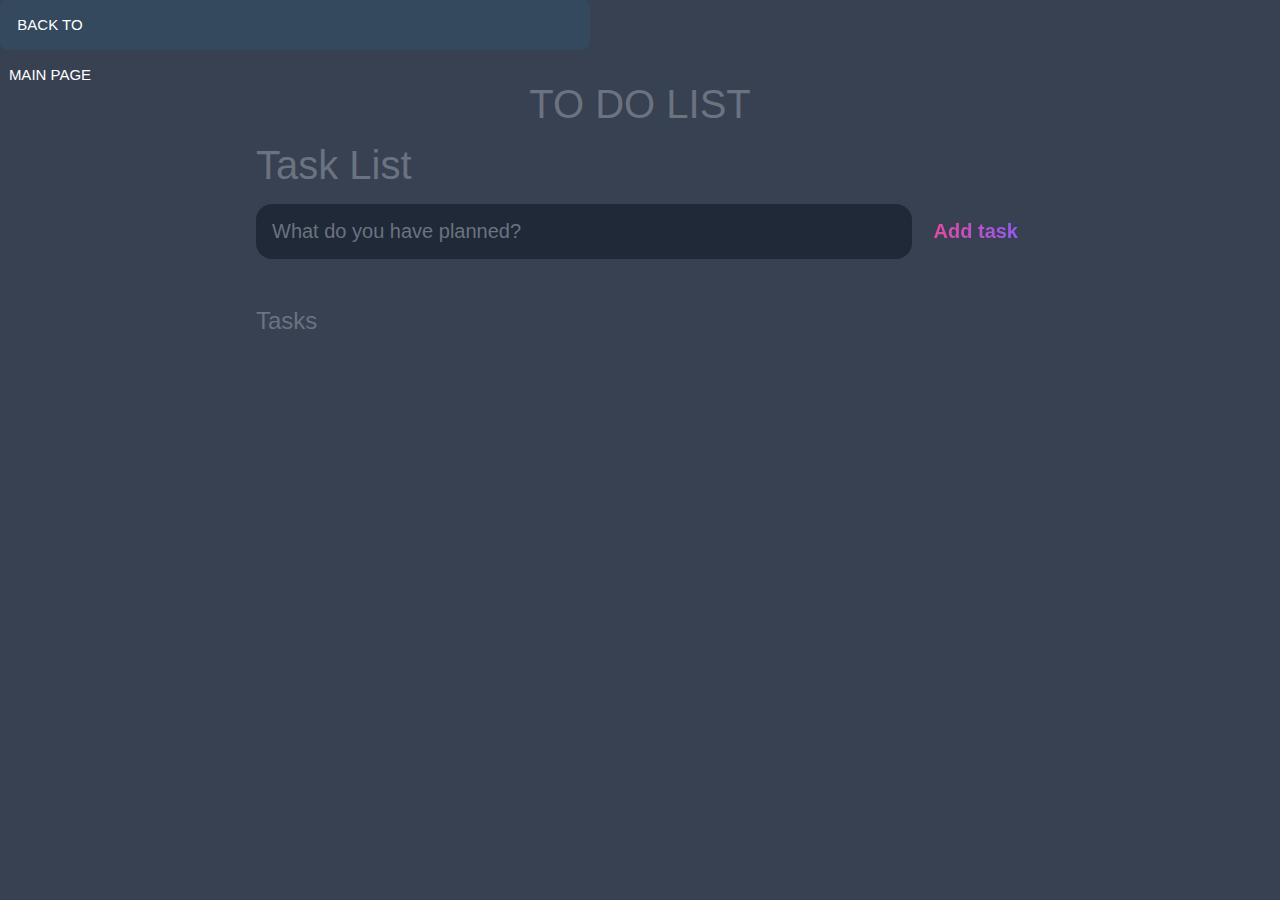
==== to do list alx project/dorang/portfolio/to do/index.html @ f2134979 "new" ====
<!DOCTYPE html>
<html lang="en">
<head>
	<meta charset="UTF-8">
	<meta http-equiv="X-UA-Compatible" content="IE=edge">
	<meta name="viewport" content="width=device-width, initial-scale=1.0">
	<title>Task List 2021</title>

	<link rel="stylesheet" href="main.css" >
	<link rel="stylesheet" href="style.css">
</head>
<body>
	<div id="top" >
		<nav id="top">
			<a href="dorang\public_html.index.html"> back to main page </a>
		</nav>
	</div>
	<header>
		<h1 style="text-align:center;">TO DO LIST </h1>
		<h1>Task List</h1>
		<form id="new-task-form">
			<input 
				type="text" 
				name="new-task-input" 
				id="new-task-input" 
				placeholder="What do you have planned?" />
			<input 
				type="submit"
				id="new-task-submit" 
				value="Add task" />
		</form>
	</header>
	<main>
		<section class="task-list">
			<h2>Tasks</h2>

			<div id="tasks">

				<!-- <div class="task">
					<div class="content">
						<input 
							type="text" 
							class="text" 
							value="A new task"
							readonly>
					</div>
					<div class="actions">
						<button class="edit">Edit</button>
						<button class="delete">Delete</button>
					</div>
				</div> -->

			</div>
		</section>
	</main>

	<script src="main.js"></script>
</body>
</html>
---- to do list alx project/dorang/portfolio/to do/main.css ----
:root {
	--dark: #374151;
	--darker: #1F2937;
	--darkest: #111827;
	--grey: #6B7280;
	--pink: #EC4899;
	--purple: #8B5CF6;
	--light: #EEE;
}

* {
	margin: 0;
	box-sizing: border-box;
	font-family: "Fira sans", sans-serif;
}

body {
	display: flex;
	flex-direction: column;
	min-height: 100vh;
	color: #FFF;
	background-color: var(--dark);
}

header {
	padding: 2rem 1rem;
	max-width: 800px;
	width: 100%;
	margin: 0 auto;
}

header h1{ 
	font-size: 2.5rem;
	font-weight: 300;
	color: var(--grey);
	margin-bottom: 1rem;
}

#new-task-form {
	display: flex;;
}

input, button {
	appearance: none;
	border: none;
	outline: none;
	background: none;
}

#new-task-input {
	flex: 1 1 0%;
	background-color: var(--darker);
	padding: 1rem;
	border-radius: 1rem;
	margin-right: 1rem;
	color: var(--light);
	font-size: 1.25rem;
}

#new-task-input::placeholder {
	color: var(--grey);
}

#new-task-submit {
	color: var(--pink);
	font-size: 1.25rem;
	font-weight: 700;
	background-image: linear-gradient(to right, var(--pink), var(--purple));
	-webkit-background-clip :text;
	-webkit-text-fill-color: transparent;
	cursor: pointer;
	transition: 0.4s;
}

#new-task-submit:hover {
	opacity: 0.8;
}

#new-task-submit:active {
	opacity: 0.6;
}

main {
	flex: 1 1 0%;
	max-width: 800px;
	width: 100%;
	margin: 0 auto;
}

.task-list {
	padding: 1rem;
}

.task-list h2 {
	font-size: 1.5rem;
	font-weight: 300;
	color: var(--grey);
	margin-bottom: 1rem;
}

#tasks .task {
	display: flex;
	justify-content: space-between;
	background-color: var(--darkest);
	padding: 1rem;
	border-radius: 1rem;
	margin-bottom: 1rem;
}

.task .content {
	flex: 1 1 0%;
}

.task .content .text {
	color: var(--light);
	font-size: 1.125rem;
	width: 100%;
	display: block;
	transition: 0.4s;
}

.task .content .text:not(:read-only) {
	color: var(--pink);
}

.task .actions {
	display: flex;
	margin: 0 -0.5rem;
}

.task .actions button {
	cursor: pointer;
	margin: 0 0.5rem;
	font-size: 1.125rem;
	font-weight: 700;
	text-transform: uppercase;
	transition: 0.4s;
}

.task .actions button:hover {
	opacity: 0.8;
}

.task .actions button:active {
	opacity: 0.6;
}

.task .actions .edit {
	background-image: linear-gradient(to right, var(--pink), var(--purple));
	-webkit-background-clip: text;
	-webkit-text-fill-color: transparent;
	-we
}

.task .actions .delete {
	color: ;
}
---- to do list alx project/dorang/portfolio/to do/style.css ----
#top {
     nav{
        margin 27px auto 0;
    
        position :relative;
        width: 590px;
        height: 50px;
        background-color: #34495e;
        border-radius: 8px;
        font-size:0;
        }
    nav a {
        line-height: 50px;
        height: 100%;
        font-size: 15px;
        display: inline-block;
        position: relative;
        z-index: 1;
        text-decoration: none;
        text-transform: uppercase;
        text-align: center;
        color: white;
        cursor: pointer;
        }
        nav .animation {
        position:absolute;
        height: 100%;
        top:0;
        z-index: 0;
        transition: all .5s ease 0s;
        border-radius: 8px;
        }
        a:nth-child(1){
        width: 100px;
        }
        a:nth-child(2){
        width: 110px;
        }
        a:nth-child(3){
        width: 110px;
        }
        a:nth-child(4){
        width: 160px;
        }
        a:nth-child(5){
        width: 120px;
        }
        nav .start-home, a:nth-child(1):hover~.animation{
        width: 100px;
        left: 0;
        background-color: #1abc9c;
        }
        nav .start-home, a:nth-child(2):hover~.animation{
        width: 100px;
        left: 100px;
        background-color: #e74c3c;
        }
        nav .start-home, a:nth-child(3):hover~.animation{
        width: 100px;
        left: 210px;
        background-color: #3498db;
        }
        nav .start-home, a:nth-child(4):hover~.animation{
        width: 160px;
        left: 310px;
        background-color: #9659b6;
        }
        nav .start-home, a:nth-child(5):hover~.animation{
        width: 120px;
        left: 470px;
        background-color: #e67e22;
        }
        body{
        font-size: 12px;
        font-family: sans-serif;
        background: #2c3e50;
        }
        span{
        color: #2BD6B4;
        }
    }
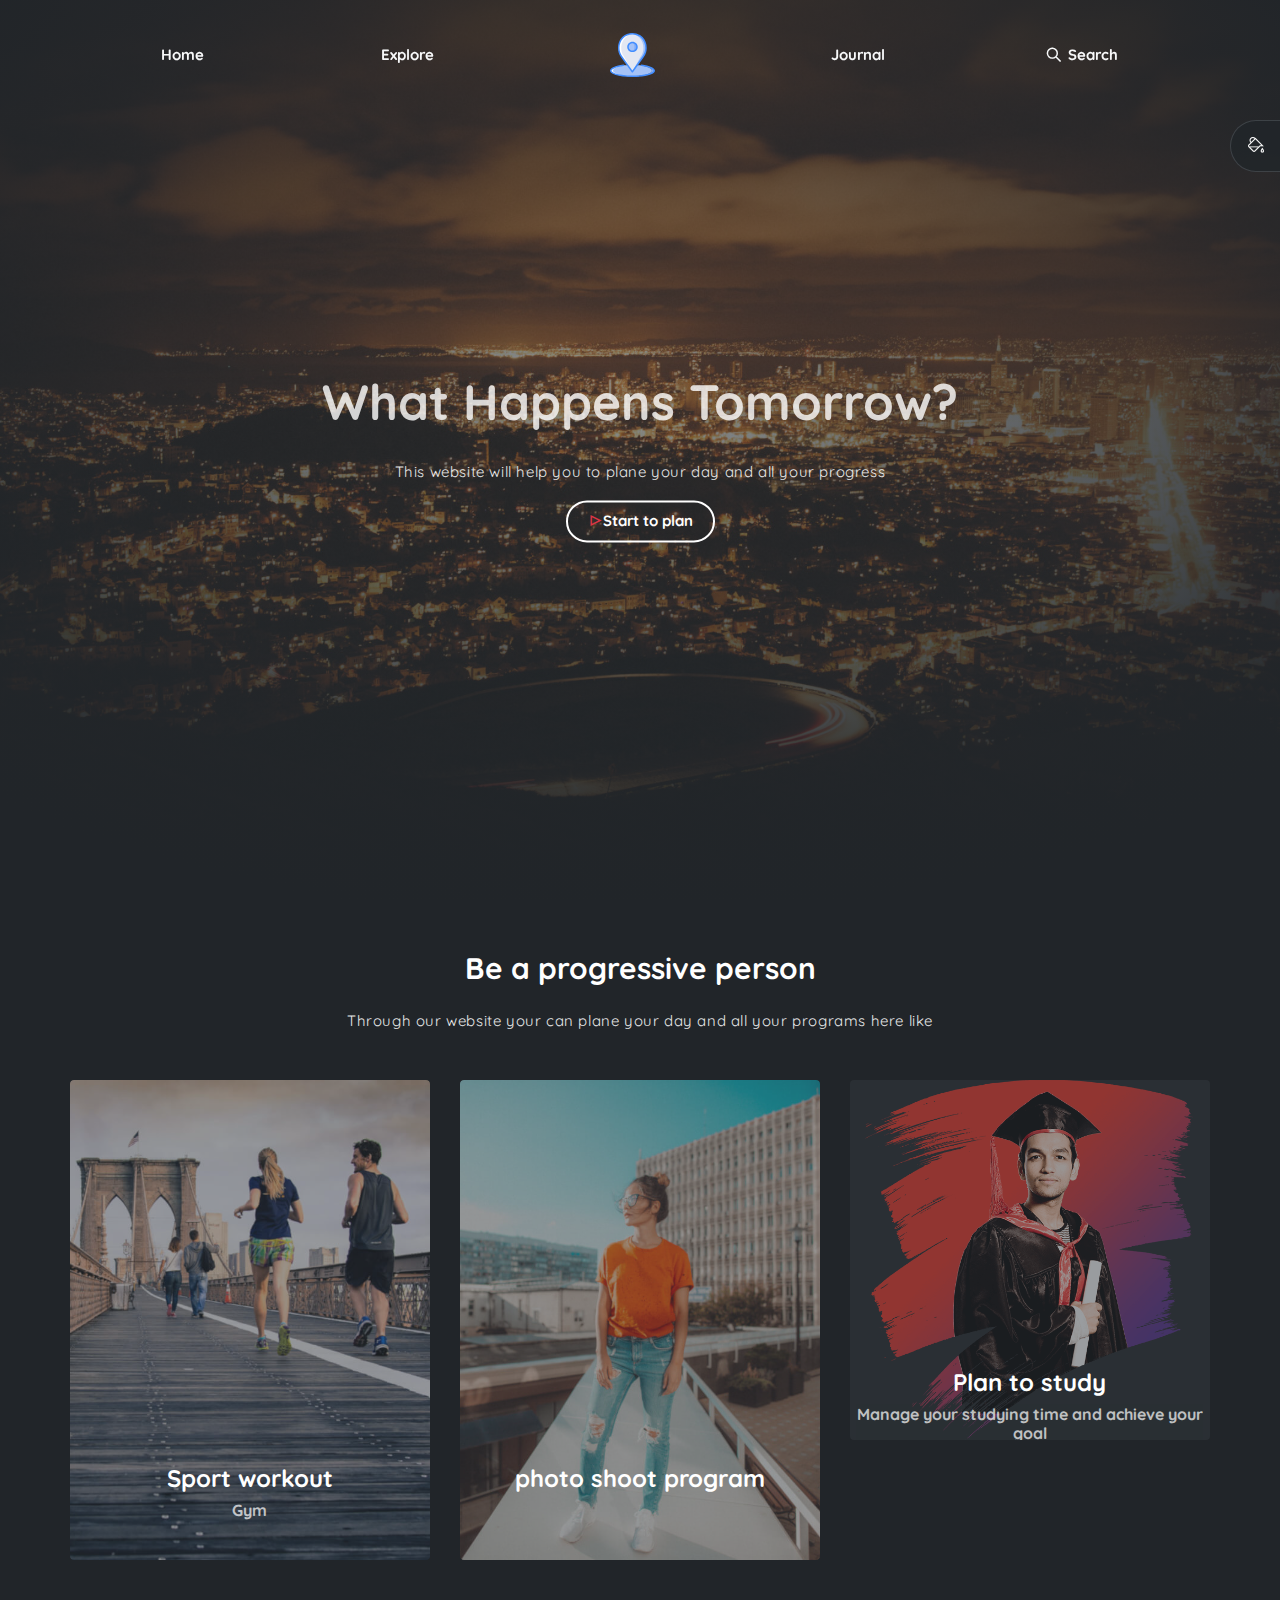
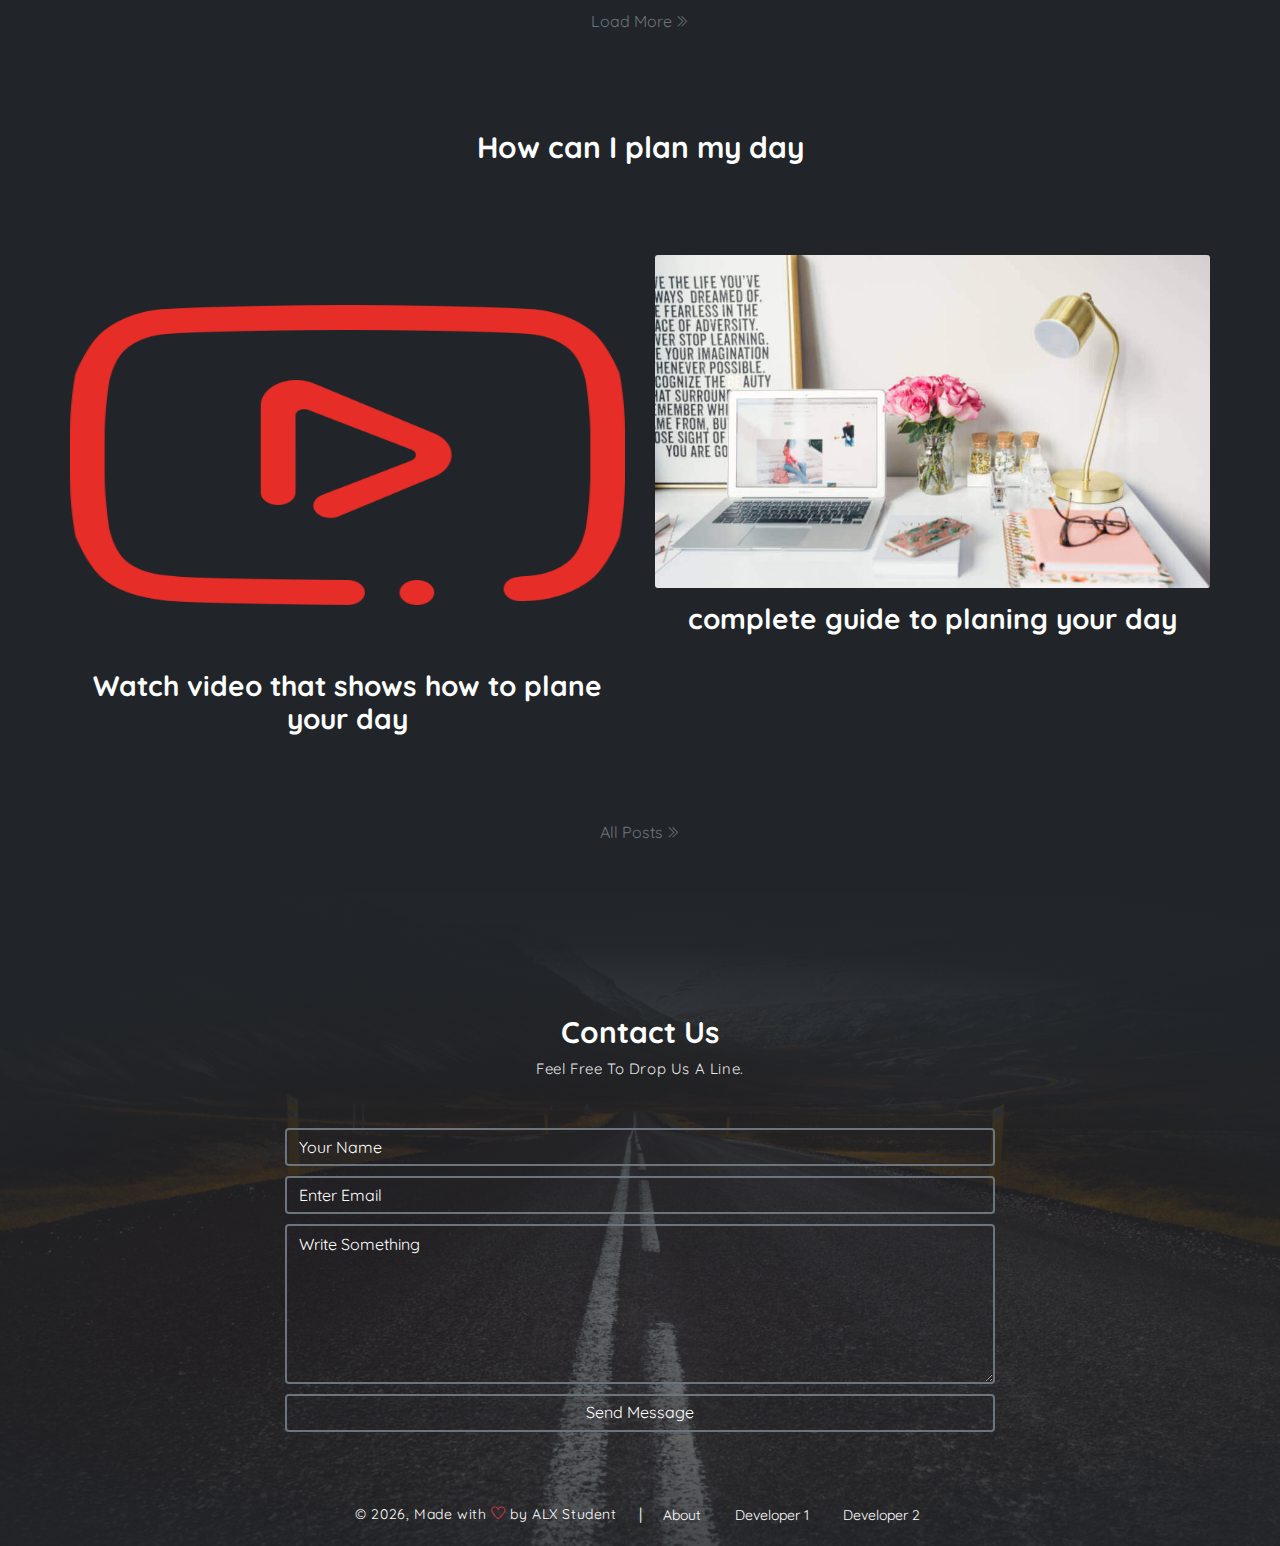
==== commit c52f132f: "latest" ====
--- a/to do list alx project/dorang/portfolio/to do/index.html
+++ b/to do list alx project/dorang/portfolio/to do/index.html
@@ -1,59 +1,188 @@
 <!DOCTYPE html>
 <html lang="en">
 <head>
-	<meta charset="UTF-8">
-	<meta http-equiv="X-UA-Compatible" content="IE=edge">
-	<meta name="viewport" content="width=device-width, initial-scale=1.0">
-	<title>Task List 2021</title>
+	<meta charset="utf-8">
+    <meta name="viewport" content="width=device-width, initial-scale=1, shrink-to-fit=no">
+    <meta name="description" content="Start your development with Dorang landing page.">
+    <meta name="author" content="Devcrud">
+    <title>To to list|ALX project</title>
+    <!-- font icons -->
+    <link rel="stylesheet" href="assets/vendors/themify-icons/css/themify-icons.css">
 
-	<link rel="stylesheet" href="main.css" >
-	<link rel="stylesheet" href="style.css">
+    <!-- Bootstrap + Dorang main styles -->
+	<link rel="stylesheet" href="assets/css/dorang.css">
+
 </head>
-<body>
-	<div id="top" >
-		<nav id="top">
-			<a href="dorang\public_html.index.html"> back to main page </a>
-		</nav>
-	</div>
-	<header>
-		<h1 style="text-align:center;">TO DO LIST </h1>
-		<h1>Task List</h1>
-		<form id="new-task-form">
-			<input 
-				type="text" 
-				name="new-task-input" 
-				id="new-task-input" 
-				placeholder="What do you have planned?" />
-			<input 
-				type="submit"
-				id="new-task-submit" 
-				value="Add task" />
-		</form>
-	</header>
-	<main>
-		<section class="task-list">
-			<h2>Tasks</h2>
+<body data-spy="scroll" data-target=".navbar" data-offset="40" id="home" class="dark-theme">
+    
+    <!-- page navbar -->
+    <nav class="page-navbar" data-spy="affix" data-offset-top="10">
+        <ul class="nav-navbar container">
+            <li class="nav-item"><a href="#" class="nav-link">Home</a></li>
+            <li class="nav-item"><a href="#" class="nav-link">Explore</a></li>
+            <li class="nav-item"><a href="#" class="nav-link"><img src="assets/imgs/placeholder.svg" alt="Download free bootstrap 4 landing page, free boootstrap 4 templates, Download free bootstrap 4.1 landing page, free boootstrap 4.1.1 templates, weber Landing page"></a></li>
+            <li class="nav-item"><a href="#" class="nav-link">Journal</a></li>
+            <li class="nav-item search">
+                <a href="javascript:void(0)" class="nav-link search-toggle"><i class="ti-search"></i> Search</a>
+                <div class="search-wrapper">
+                    <form>
+                        <input type="search" class="form-control" name="" placeholder="hit enter to search">
+                    </form>
+                </div>
+            </li>
+        </ul>
+    </nav><!-- end of page navbar -->
 
-			<div id="tasks">
+    <div class="theme-selector">
+        <a href="javascript:void(0)" class="spinner">
+            <i class="ti-paint-bucket"></i>
+        </a>
+        <div class="body">
+            <a href="javascript:void(0)" class="light"></a>
+            <a href="javascript:void(0)" class="dark"></a>
+        </div>
+    </div>  
 
-				<!-- <div class="task">
-					<div class="content">
-						<input 
-							type="text" 
-							class="text" 
-							value="A new task"
-							readonly>
-					</div>
-					<div class="actions">
-						<button class="edit">Edit</button>
-						<button class="delete">Delete</button>
-					</div>
-				</div> -->
+    <!-- page header -->
+    <header class="header">
+        <div class="overlay"></div>
+        <div class="header-content">
+            <h1 class="header-title">What Happens Tomorrow?</h1>
+            <p class="header-subtitle"><p>This website will help you to plane your day and all your progress  </p>
 
-			</div>
-		</section>
-	</main>
+            <a href="in.html"><button class="btn btn-theme-color modal-toggle"><i class="ti-control-play text-danger"></i>Start to plan</button></a>
 
-	<script src="main.js"></script>
+        </div>
+    </header><!-- end of page header -->
+
+    <!-- modal -->
+    <div class="modalBox">
+        <div class="modalBox-body">
+            <iframe width="100%" height="450px" class="border-0" 
+            src="todo.html">
+            </iframe>
+        </div>          
+    </div><!-- end of modal -->
+
+    <!-- page container -->
+    <div class="container page-container">
+        <div class="col-md-10 col-lg-8 m-auto">
+            <h6 class="title mb-4">Be a progressive person </h6>
+            <p class="mb-5">Through our website your can plane your day and all your programs here like </p>
+        </div>  
+
+        <!-- row -->
+        <div class="row mb-4">
+            <div class="col-md-4">
+                <a href="javascript:void(0)" class="overlay-img">
+                    <img src="assets/imgs/img-1.jpg" alt="Download free bootstrap 4 landing page, free boootstrap 4 templates, Download free bootstrap 4.1 landing page, free boootstrap 4.1.1 templates, weber Landing page">  
+                    <div class="overlay"></div> 
+                    <div class="des">
+                        <h1 class="title">Sport workout </h1>
+                        <h6 class="subtitle">Gym</p>
+                        <p></p>
+                    </div>          
+                </a>
+            </div>
+            <div class="col-md-4">
+                <a href="javascript:void(0)" class="overlay-img">
+                    <img src="assets/imgs/img-2.jpg" alt="Download free bootstrap 4 landing page, free boootstrap 4 templates, Download free bootstrap 4.1 landing page, free boootstrap 4.1.1 templates, weber Landing page">  
+                    <div class="overlay"></div> 
+                    <div class="des">
+                        <h1 class="title">photo shoot program</h1>
+                        <h6 class="subtitle"></p>
+                        <p></p>
+                    </div>          
+                </a>
+            </div>
+            <div class="col-md-4">
+                <a href="javascript:void(0)" class="overlay-img">
+                    <img src="assets/imgs/study.png" alt="Download free bootstrap 4 landing page, free boootstrap 4 templates, Download free bootstrap 4.1 landing page, free boootstrap 4.1.1 templates, weber Landing page">  
+                    <div class="overlay"></div> 
+                    <div class="des">
+                        <h1 class="title"> Plan to study </h1>
+                        <h6 class="subtitle">Manage your studying time and achieve your goal</p>
+                        <p></p>
+                    </div>          
+                </a>
+            </div>          
+        </div><!-- end of row -->
+
+        <a href="#">Load More <i class="ti-angle-double-right angle"></i></a>
+
+
+        <div class="col-md-10 col-lg-8 m-auto">
+            <h6 class="title mb-4 mt-5 pt-5">How can I plan my day</h6>
+            <p class="mb-5"></p>
+        </div>
+
+        <!-- row -->
+        <div class="row mb-5">
+            <div class="col-md-6">
+                <a href="javascript:void(0)" class="card">
+                   <a href="https://www.youtube.com/watch?v=SdJiiuPF7CI"><img src="assets/imgs/you.png" class="card-img" alt="your tube video that help you to plan your day " height="400px"></a> 
+                    <div class="card-body">
+                        <h6 class="card-subtitle"></h6>
+                        <h3 class="card-title">Watch video that shows how to plane your day</h3>
+                        <p></p>
+                    </div>                  
+                </a>
+            </div>  
+            <div class="col-md-6">
+                <a href="javascript:void(0)" class="card">
+                    <a href="https://blog.doist.com/how-to-plan-your-day/"> <img src="assets/imgs/blog-2.jpg" class="card-img" alt="Download free bootstrap 4 landing page, free boootstrap 4 templates, Download free bootstrap 4.1 landing page, free boootstrap 4.1.1 templates, weber Landing page"></a> 
+                    <div class="card-body">
+                        <h6 class="card-subtitle"></h6>
+                        <h3 class="card-title">complete guide to planing your day </h3>
+                        <p></p>
+                    </div>                  
+                </a>
+            </div>  
+        </div><!-- end of row -->
+
+        <a href="#">All Posts <i class="ti-angle-double-right angle"></i></a>
+
+    </div> <!-- end of page container -->
+
+    <!--footer & pre footer -->
+    <div class="contact-section">
+        <div class="overlay"></div>
+        <!-- container -->
+        <div class="container">
+            <div class="col-md-10 col-lg-8 m-auto">
+                <h6 class="title mb-2">Contact Us</h6>
+                <p class="mb-5">Feel Free To Drop Us A Line.</p>
+                <form action="" class="form-group">
+                    <input type="text" size="50" class="form-control" placeholder="Your Name" required>
+                    <input type="email" class="form-control" placeholder="Enter Email"requried>
+                    <textarea name="comment" id="comment" rows="6"   class="form-control" placeholder="Write Something"></textarea>
+                    <input type="submit" value="Send Message" class="form-control">
+                </form>
+            </div>
+
+            <!-- footer -->
+            <footer class="footer">
+                <p class="infos">&copy; <script>document.write(new Date().getFullYear())</script>, Made with <i class="ti-heart text-danger"></i> by <a href="http://www.devcrud.com">ALX Student</a></p>       
+                <span>|</span>  
+                <div class="links">
+                    <a href="https://github.com/jooon2994">About</a>
+                    <a href="https://github.com/jooon2994">Developer 1</a>
+                    <a href="#">Developer 2</a>
+                </div>
+            </footer><!-- end of footer -->
+
+        </div><!-- end of container -->
+    </div><!-- end of pre footer -->
+
+    <!-- core  -->
+    <script src="assets/vendors/jquery/jquery-3.4.1.js"></script>
+    <script src="assets/vendors/bootstrap/bootstrap.bundle.js"></script>
+
+    <!-- bootstrap affix -->
+    <script src="assets/vendors/bootstrap/bootstrap.affix.js"></script>
+
+    <!-- Dorang js -->
+    <script src="assets/js/dorang.js"></script>
+
 </body>
-</html>+</html>
--- a/to do list alx project/dorang/portfolio/to do/assets/vendors/themify-icons/css/themify-icons.css
+++ b/to do list alx project/dorang/portfolio/to do/assets/vendors/themify-icons/css/themify-icons.css
@@ -0,0 +1,1081 @@
+@font-face {
+	font-family: 'themify';
+	src:url("../fonts/themify.eot?-fvbane");
+	src:url("../fonts/themify.eot?#iefix-fvbane") format("embedded-opentype"),
+		url("../fonts/themify.woff?-fvbane") format("woff"),
+		url("../fonts/themify.ttf?-fvbane") format("truetype"),
+		url("../fonts/themify.svg?-fvbane#themify") format("svg");
+	font-weight: normal;
+	font-style: normal;
+}
+
+[class^="ti-"], [class*=" ti-"] {
+	font-family: 'themify';
+	speak: none;
+	font-style: normal;
+	font-weight: normal;
+	font-variant: normal;
+	text-transform: none;
+	line-height: 1;
+
+	/* Better Font Rendering =========== */
+	-webkit-font-smoothing: antialiased;
+	-moz-osx-font-smoothing: grayscale;
+}
+
+.ti-wand:before {
+	content: "\e600";
+}
+.ti-volume:before {
+	content: "\e601";
+}
+.ti-user:before {
+	content: "\e602";
+}
+.ti-unlock:before {
+	content: "\e603";
+}
+.ti-unlink:before {
+	content: "\e604";
+}
+.ti-trash:before {
+	content: "\e605";
+}
+.ti-thought:before {
+	content: "\e606";
+}
+.ti-target:before {
+	content: "\e607";
+}
+.ti-tag:before {
+	content: "\e608";
+}
+.ti-tablet:before {
+	content: "\e609";
+}
+.ti-star:before {
+	content: "\e60a";
+}
+.ti-spray:before {
+	content: "\e60b";
+}
+.ti-signal:before {
+	content: "\e60c";
+}
+.ti-shopping-cart:before {
+	content: "\e60d";
+}
+.ti-shopping-cart-full:before {
+	content: "\e60e";
+}
+.ti-settings:before {
+	content: "\e60f";
+}
+.ti-search:before {
+	content: "\e610";
+}
+.ti-zoom-in:before {
+	content: "\e611";
+}
+.ti-zoom-out:before {
+	content: "\e612";
+}
+.ti-cut:before {
+	content: "\e613";
+}
+.ti-ruler:before {
+	content: "\e614";
+}
+.ti-ruler-pencil:before {
+	content: "\e615";
+}
+.ti-ruler-alt:before {
+	content: "\e616";
+}
+.ti-bookmark:before {
+	content: "\e617";
+}
+.ti-bookmark-alt:before {
+	content: "\e618";
+}
+.ti-reload:before {
+	content: "\e619";
+}
+.ti-plus:before {
+	content: "\e61a";
+}
+.ti-pin:before {
+	content: "\e61b";
+}
+.ti-pencil:before {
+	content: "\e61c";
+}
+.ti-pencil-alt:before {
+	content: "\e61d";
+}
+.ti-paint-roller:before {
+	content: "\e61e";
+}
+.ti-paint-bucket:before {
+	content: "\e61f";
+}
+.ti-na:before {
+	content: "\e620";
+}
+.ti-mobile:before {
+	content: "\e621";
+}
+.ti-minus:before {
+	content: "\e622";
+}
+.ti-medall:before {
+	content: "\e623";
+}
+.ti-medall-alt:before {
+	content: "\e624";
+}
+.ti-marker:before {
+	content: "\e625";
+}
+.ti-marker-alt:before {
+	content: "\e626";
+}
+.ti-arrow-up:before {
+	content: "\e627";
+}
+.ti-arrow-right:before {
+	content: "\e628";
+}
+.ti-arrow-left:before {
+	content: "\e629";
+}
+.ti-arrow-down:before {
+	content: "\e62a";
+}
+.ti-lock:before {
+	content: "\e62b";
+}
+.ti-location-arrow:before {
+	content: "\e62c";
+}
+.ti-link:before {
+	content: "\e62d";
+}
+.ti-layout:before {
+	content: "\e62e";
+}
+.ti-layers:before {
+	content: "\e62f";
+}
+.ti-layers-alt:before {
+	content: "\e630";
+}
+.ti-key:before {
+	content: "\e631";
+}
+.ti-import:before {
+	content: "\e632";
+}
+.ti-image:before {
+	content: "\e633";
+}
+.ti-heart:before {
+	content: "\e634";
+}
+.ti-heart-broken:before {
+	content: "\e635";
+}
+.ti-hand-stop:before {
+	content: "\e636";
+}
+.ti-hand-open:before {
+	content: "\e637";
+}
+.ti-hand-drag:before {
+	content: "\e638";
+}
+.ti-folder:before {
+	content: "\e639";
+}
+.ti-flag:before {
+	content: "\e63a";
+}
+.ti-flag-alt:before {
+	content: "\e63b";
+}
+.ti-flag-alt-2:before {
+	content: "\e63c";
+}
+.ti-eye:before {
+	content: "\e63d";
+}
+.ti-export:before {
+	content: "\e63e";
+}
+.ti-exchange-vertical:before {
+	content: "\e63f";
+}
+.ti-desktop:before {
+	content: "\e640";
+}
+.ti-cup:before {
+	content: "\e641";
+}
+.ti-crown:before {
+	content: "\e642";
+}
+.ti-comments:before {
+	content: "\e643";
+}
+.ti-comment:before {
+	content: "\e644";
+}
+.ti-comment-alt:before {
+	content: "\e645";
+}
+.ti-close:before {
+	content: "\e646";
+}
+.ti-clip:before {
+	content: "\e647";
+}
+.ti-angle-up:before {
+	content: "\e648";
+}
+.ti-angle-right:before {
+	content: "\e649";
+}
+.ti-angle-left:before {
+	content: "\e64a";
+}
+.ti-angle-down:before {
+	content: "\e64b";
+}
+.ti-check:before {
+	content: "\e64c";
+}
+.ti-check-box:before {
+	content: "\e64d";
+}
+.ti-camera:before {
+	content: "\e64e";
+}
+.ti-announcement:before {
+	content: "\e64f";
+}
+.ti-brush:before {
+	content: "\e650";
+}
+.ti-briefcase:before {
+	content: "\e651";
+}
+.ti-bolt:before {
+	content: "\e652";
+}
+.ti-bolt-alt:before {
+	content: "\e653";
+}
+.ti-blackboard:before {
+	content: "\e654";
+}
+.ti-bag:before {
+	content: "\e655";
+}
+.ti-move:before {
+	content: "\e656";
+}
+.ti-arrows-vertical:before {
+	content: "\e657";
+}
+.ti-arrows-horizontal:before {
+	content: "\e658";
+}
+.ti-fullscreen:before {
+	content: "\e659";
+}
+.ti-arrow-top-right:before {
+	content: "\e65a";
+}
+.ti-arrow-top-left:before {
+	content: "\e65b";
+}
+.ti-arrow-circle-up:before {
+	content: "\e65c";
+}
+.ti-arrow-circle-right:before {
+	content: "\e65d";
+}
+.ti-arrow-circle-left:before {
+	content: "\e65e";
+}
+.ti-arrow-circle-down:before {
+	content: "\e65f";
+}
+.ti-angle-double-up:before {
+	content: "\e660";
+}
+.ti-angle-double-right:before {
+	content: "\e661";
+}
+.ti-angle-double-left:before {
+	content: "\e662";
+}
+.ti-angle-double-down:before {
+	content: "\e663";
+}
+.ti-zip:before {
+	content: "\e664";
+}
+.ti-world:before {
+	content: "\e665";
+}
+.ti-wheelchair:before {
+	content: "\e666";
+}
+.ti-view-list:before {
+	content: "\e667";
+}
+.ti-view-list-alt:before {
+	content: "\e668";
+}
+.ti-view-grid:before {
+	content: "\e669";
+}
+.ti-uppercase:before {
+	content: "\e66a";
+}
+.ti-upload:before {
+	content: "\e66b";
+}
+.ti-underline:before {
+	content: "\e66c";
+}
+.ti-truck:before {
+	content: "\e66d";
+}
+.ti-timer:before {
+	content: "\e66e";
+}
+.ti-ticket:before {
+	content: "\e66f";
+}
+.ti-thumb-up:before {
+	content: "\e670";
+}
+.ti-thumb-down:before {
+	content: "\e671";
+}
+.ti-text:before {
+	content: "\e672";
+}
+.ti-stats-up:before {
+	content: "\e673";
+}
+.ti-stats-down:before {
+	content: "\e674";
+}
+.ti-split-v:before {
+	content: "\e675";
+}
+.ti-split-h:before {
+	content: "\e676";
+}
+.ti-smallcap:before {
+	content: "\e677";
+}
+.ti-shine:before {
+	content: "\e678";
+}
+.ti-shift-right:before {
+	content: "\e679";
+}
+.ti-shift-left:before {
+	content: "\e67a";
+}
+.ti-shield:before {
+	content: "\e67b";
+}
+.ti-notepad:before {
+	content: "\e67c";
+}
+.ti-server:before {
+	content: "\e67d";
+}
+.ti-quote-right:before {
+	content: "\e67e";
+}
+.ti-quote-left:before {
+	content: "\e67f";
+}
+.ti-pulse:before {
+	content: "\e680";
+}
+.ti-printer:before {
+	content: "\e681";
+}
+.ti-power-off:before {
+	content: "\e682";
+}
+.ti-plug:before {
+	content: "\e683";
+}
+.ti-pie-chart:before {
+	content: "\e684";
+}
+.ti-paragraph:before {
+	content: "\e685";
+}
+.ti-panel:before {
+	content: "\e686";
+}
+.ti-package:before {
+	content: "\e687";
+}
+.ti-music:before {
+	content: "\e688";
+}
+.ti-music-alt:before {
+	content: "\e689";
+}
+.ti-mouse:before {
+	content: "\e68a";
+}
+.ti-mouse-alt:before {
+	content: "\e68b";
+}
+.ti-money:before {
+	content: "\e68c";
+}
+.ti-microphone:before {
+	content: "\e68d";
+}
+.ti-menu:before {
+	content: "\e68e";
+}
+.ti-menu-alt:before {
+	content: "\e68f";
+}
+.ti-map:before {
+	content: "\e690";
+}
+.ti-map-alt:before {
+	content: "\e691";
+}
+.ti-loop:before {
+	content: "\e692";
+}
+.ti-location-pin:before {
+	content: "\e693";
+}
+.ti-list:before {
+	content: "\e694";
+}
+.ti-light-bulb:before {
+	content: "\e695";
+}
+.ti-Italic:before {
+	content: "\e696";
+}
+.ti-info:before {
+	content: "\e697";
+}
+.ti-infinite:before {
+	content: "\e698";
+}
+.ti-id-badge:before {
+	content: "\e699";
+}
+.ti-hummer:before {
+	content: "\e69a";
+}
+.ti-home:before {
+	content: "\e69b";
+}
+.ti-help:before {
+	content: "\e69c";
+}
+.ti-headphone:before {
+	content: "\e69d";
+}
+.ti-harddrives:before {
+	content: "\e69e";
+}
+.ti-harddrive:before {
+	content: "\e69f";
+}
+.ti-gift:before {
+	content: "\e6a0";
+}
+.ti-game:before {
+	content: "\e6a1";
+}
+.ti-filter:before {
+	content: "\e6a2";
+}
+.ti-files:before {
+	content: "\e6a3";
+}
+.ti-file:before {
+	content: "\e6a4";
+}
+.ti-eraser:before {
+	content: "\e6a5";
+}
+.ti-envelope:before {
+	content: "\e6a6";
+}
+.ti-download:before {
+	content: "\e6a7";
+}
+.ti-direction:before {
+	content: "\e6a8";
+}
+.ti-direction-alt:before {
+	content: "\e6a9";
+}
+.ti-dashboard:before {
+	content: "\e6aa";
+}
+.ti-control-stop:before {
+	content: "\e6ab";
+}
+.ti-control-shuffle:before {
+	content: "\e6ac";
+}
+.ti-control-play:before {
+	content: "\e6ad";
+}
+.ti-control-pause:before {
+	content: "\e6ae";
+}
+.ti-control-forward:before {
+	content: "\e6af";
+}
+.ti-control-backward:before {
+	content: "\e6b0";
+}
+.ti-cloud:before {
+	content: "\e6b1";
+}
+.ti-cloud-up:before {
+	content: "\e6b2";
+}
+.ti-cloud-down:before {
+	content: "\e6b3";
+}
+.ti-clipboard:before {
+	content: "\e6b4";
+}
+.ti-car:before {
+	content: "\e6b5";
+}
+.ti-calendar:before {
+	content: "\e6b6";
+}
+.ti-book:before {
+	content: "\e6b7";
+}
+.ti-bell:before {
+	content: "\e6b8";
+}
+.ti-basketball:before {
+	content: "\e6b9";
+}
+.ti-bar-chart:before {
+	content: "\e6ba";
+}
+.ti-bar-chart-alt:before {
+	content: "\e6bb";
+}
+.ti-back-right:before {
+	content: "\e6bc";
+}
+.ti-back-left:before {
+	content: "\e6bd";
+}
+.ti-arrows-corner:before {
+	content: "\e6be";
+}
+.ti-archive:before {
+	content: "\e6bf";
+}
+.ti-anchor:before {
+	content: "\e6c0";
+}
+.ti-align-right:before {
+	content: "\e6c1";
+}
+.ti-align-left:before {
+	content: "\e6c2";
+}
+.ti-align-justify:before {
+	content: "\e6c3";
+}
+.ti-align-center:before {
+	content: "\e6c4";
+}
+.ti-alert:before {
+	content: "\e6c5";
+}
+.ti-alarm-clock:before {
+	content: "\e6c6";
+}
+.ti-agenda:before {
+	content: "\e6c7";
+}
+.ti-write:before {
+	content: "\e6c8";
+}
+.ti-window:before {
+	content: "\e6c9";
+}
+.ti-widgetized:before {
+	content: "\e6ca";
+}
+.ti-widget:before {
+	content: "\e6cb";
+}
+.ti-widget-alt:before {
+	content: "\e6cc";
+}
+.ti-wallet:before {
+	content: "\e6cd";
+}
+.ti-video-clapper:before {
+	content: "\e6ce";
+}
+.ti-video-camera:before {
+	content: "\e6cf";
+}
+.ti-vector:before {
+	content: "\e6d0";
+}
+.ti-themify-logo:before {
+	content: "\e6d1";
+}
+.ti-themify-favicon:before {
+	content: "\e6d2";
+}
+.ti-themify-favicon-alt:before {
+	content: "\e6d3";
+}
+.ti-support:before {
+	content: "\e6d4";
+}
+.ti-stamp:before {
+	content: "\e6d5";
+}
+.ti-split-v-alt:before {
+	content: "\e6d6";
+}
+.ti-slice:before {
+	content: "\e6d7";
+}
+.ti-shortcode:before {
+	content: "\e6d8";
+}
+.ti-shift-right-alt:before {
+	content: "\e6d9";
+}
+.ti-shift-left-alt:before {
+	content: "\e6da";
+}
+.ti-ruler-alt-2:before {
+	content: "\e6db";
+}
+.ti-receipt:before {
+	content: "\e6dc";
+}
+.ti-pin2:before {
+	content: "\e6dd";
+}
+.ti-pin-alt:before {
+	content: "\e6de";
+}
+.ti-pencil-alt2:before {
+	content: "\e6df";
+}
+.ti-palette:before {
+	content: "\e6e0";
+}
+.ti-more:before {
+	content: "\e6e1";
+}
+.ti-more-alt:before {
+	content: "\e6e2";
+}
+.ti-microphone-alt:before {
+	content: "\e6e3";
+}
+.ti-magnet:before {
+	content: "\e6e4";
+}
+.ti-line-double:before {
+	content: "\e6e5";
+}
+.ti-line-dotted:before {
+	content: "\e6e6";
+}
+.ti-line-dashed:before {
+	content: "\e6e7";
+}
+.ti-layout-width-full:before {
+	content: "\e6e8";
+}
+.ti-layout-width-default:before {
+	content: "\e6e9";
+}
+.ti-layout-width-default-alt:before {
+	content: "\e6ea";
+}
+.ti-layout-tab:before {
+	content: "\e6eb";
+}
+.ti-layout-tab-window:before {
+	content: "\e6ec";
+}
+.ti-layout-tab-v:before {
+	content: "\e6ed";
+}
+.ti-layout-tab-min:before {
+	content: "\e6ee";
+}
+.ti-layout-slider:before {
+	content: "\e6ef";
+}
+.ti-layout-slider-alt:before {
+	content: "\e6f0";
+}
+.ti-layout-sidebar-right:before {
+	content: "\e6f1";
+}
+.ti-layout-sidebar-none:before {
+	content: "\e6f2";
+}
+.ti-layout-sidebar-left:before {
+	content: "\e6f3";
+}
+.ti-layout-placeholder:before {
+	content: "\e6f4";
+}
+.ti-layout-menu:before {
+	content: "\e6f5";
+}
+.ti-layout-menu-v:before {
+	content: "\e6f6";
+}
+.ti-layout-menu-separated:before {
+	content: "\e6f7";
+}
+.ti-layout-menu-full:before {
+	content: "\e6f8";
+}
+.ti-layout-media-right-alt:before {
+	content: "\e6f9";
+}
+.ti-layout-media-right:before {
+	content: "\e6fa";
+}
+.ti-layout-media-overlay:before {
+	content: "\e6fb";
+}
+.ti-layout-media-overlay-alt:before {
+	content: "\e6fc";
+}
+.ti-layout-media-overlay-alt-2:before {
+	content: "\e6fd";
+}
+.ti-layout-media-left-alt:before {
+	content: "\e6fe";
+}
+.ti-layout-media-left:before {
+	content: "\e6ff";
+}
+.ti-layout-media-center-alt:before {
+	content: "\e700";
+}
+.ti-layout-media-center:before {
+	content: "\e701";
+}
+.ti-layout-list-thumb:before {
+	content: "\e702";
+}
+.ti-layout-list-thumb-alt:before {
+	content: "\e703";
+}
+.ti-layout-list-post:before {
+	content: "\e704";
+}
+.ti-layout-list-large-image:before {
+	content: "\e705";
+}
+.ti-layout-line-solid:before {
+	content: "\e706";
+}
+.ti-layout-grid4:before {
+	content: "\e707";
+}
+.ti-layout-grid3:before {
+	content: "\e708";
+}
+.ti-layout-grid2:before {
+	content: "\e709";
+}
+.ti-layout-grid2-thumb:before {
+	content: "\e70a";
+}
+.ti-layout-cta-right:before {
+	content: "\e70b";
+}
+.ti-layout-cta-left:before {
+	content: "\e70c";
+}
+.ti-layout-cta-center:before {
+	content: "\e70d";
+}
+.ti-layout-cta-btn-right:before {
+	content: "\e70e";
+}
+.ti-layout-cta-btn-left:before {
+	content: "\e70f";
+}
+.ti-layout-column4:before {
+	content: "\e710";
+}
+.ti-layout-column3:before {
+	content: "\e711";
+}
+.ti-layout-column2:before {
+	content: "\e712";
+}
+.ti-layout-accordion-separated:before {
+	content: "\e713";
+}
+.ti-layout-accordion-merged:before {
+	content: "\e714";
+}
+.ti-layout-accordion-list:before {
+	content: "\e715";
+}
+.ti-ink-pen:before {
+	content: "\e716";
+}
+.ti-info-alt:before {
+	content: "\e717";
+}
+.ti-help-alt:before {
+	content: "\e718";
+}
+.ti-headphone-alt:before {
+	content: "\e719";
+}
+.ti-hand-point-up:before {
+	content: "\e71a";
+}
+.ti-hand-point-right:before {
+	content: "\e71b";
+}
+.ti-hand-point-left:before {
+	content: "\e71c";
+}
+.ti-hand-point-down:before {
+	content: "\e71d";
+}
+.ti-gallery:before {
+	content: "\e71e";
+}
+.ti-face-smile:before {
+	content: "\e71f";
+}
+.ti-face-sad:before {
+	content: "\e720";
+}
+.ti-credit-card:before {
+	content: "\e721";
+}
+.ti-control-skip-forward:before {
+	content: "\e722";
+}
+.ti-control-skip-backward:before {
+	content: "\e723";
+}
+.ti-control-record:before {
+	content: "\e724";
+}
+.ti-control-eject:before {
+	content: "\e725";
+}
+.ti-comments-smiley:before {
+	content: "\e726";
+}
+.ti-brush-alt:before {
+	content: "\e727";
+}
+.ti-youtube:before {
+	content: "\e728";
+}
+.ti-vimeo:before {
+	content: "\e729";
+}
+.ti-twitter:before {
+	content: "\e72a";
+}
+.ti-time:before {
+	content: "\e72b";
+}
+.ti-tumblr:before {
+	content: "\e72c";
+}
+.ti-skype:before {
+	content: "\e72d";
+}
+.ti-share:before {
+	content: "\e72e";
+}
+.ti-share-alt:before {
+	content: "\e72f";
+}
+.ti-rocket:before {
+	content: "\e730";
+}
+.ti-pinterest:before {
+	content: "\e731";
+}
+.ti-new-window:before {
+	content: "\e732";
+}
+.ti-microsoft:before {
+	content: "\e733";
+}
+.ti-list-ol:before {
+	content: "\e734";
+}
+.ti-linkedin:before {
+	content: "\e735";
+}
+.ti-layout-sidebar-2:before {
+	content: "\e736";
+}
+.ti-layout-grid4-alt:before {
+	content: "\e737";
+}
+.ti-layout-grid3-alt:before {
+	content: "\e738";
+}
+.ti-layout-grid2-alt:before {
+	content: "\e739";
+}
+.ti-layout-column4-alt:before {
+	content: "\e73a";
+}
+.ti-layout-column3-alt:before {
+	content: "\e73b";
+}
+.ti-layout-column2-alt:before {
+	content: "\e73c";
+}
+.ti-instagram:before {
+	content: "\e73d";
+}
+.ti-google:before {
+	content: "\e73e";
+}
+.ti-github:before {
+	content: "\e73f";
+}
+.ti-flickr:before {
+	content: "\e740";
+}
+.ti-facebook:before {
+	content: "\e741";
+}
+.ti-dropbox:before {
+	content: "\e742";
+}
+.ti-dribbble:before {
+	content: "\e743";
+}
+.ti-apple:before {
+	content: "\e744";
+}
+.ti-android:before {
+	content: "\e745";
+}
+.ti-save:before {
+	content: "\e746";
+}
+.ti-save-alt:before {
+	content: "\e747";
+}
+.ti-yahoo:before {
+	content: "\e748";
+}
+.ti-wordpress:before {
+	content: "\e749";
+}
+.ti-vimeo-alt:before {
+	content: "\e74a";
+}
+.ti-twitter-alt:before {
+	content: "\e74b";
+}
+.ti-tumblr-alt:before {
+	content: "\e74c";
+}
+.ti-trello:before {
+	content: "\e74d";
+}
+.ti-stack-overflow:before {
+	content: "\e74e";
+}
+.ti-soundcloud:before {
+	content: "\e74f";
+}
+.ti-sharethis:before {
+	content: "\e750";
+}
+.ti-sharethis-alt:before {
+	content: "\e751";
+}
+.ti-reddit:before {
+	content: "\e752";
+}
+.ti-pinterest-alt:before {
+	content: "\e753";
+}
+.ti-microsoft-alt:before {
+	content: "\e754";
+}
+.ti-linux:before {
+	content: "\e755";
+}
+.ti-jsfiddle:before {
+	content: "\e756";
+}
+.ti-joomla:before {
+	content: "\e757";
+}
+.ti-html5:before {
+	content: "\e758";
+}
+.ti-flickr-alt:before {
+	content: "\e759";
+}
+.ti-email:before {
+	content: "\e75a";
+}
+.ti-drupal:before {
+	content: "\e75b";
+}
+.ti-dropbox-alt:before {
+	content: "\e75c";
+}
+.ti-css3:before {
+	content: "\e75d";
+}
+.ti-rss:before {
+	content: "\e75e";
+}
+.ti-rss-alt:before {
+	content: "\e75f";
+}
